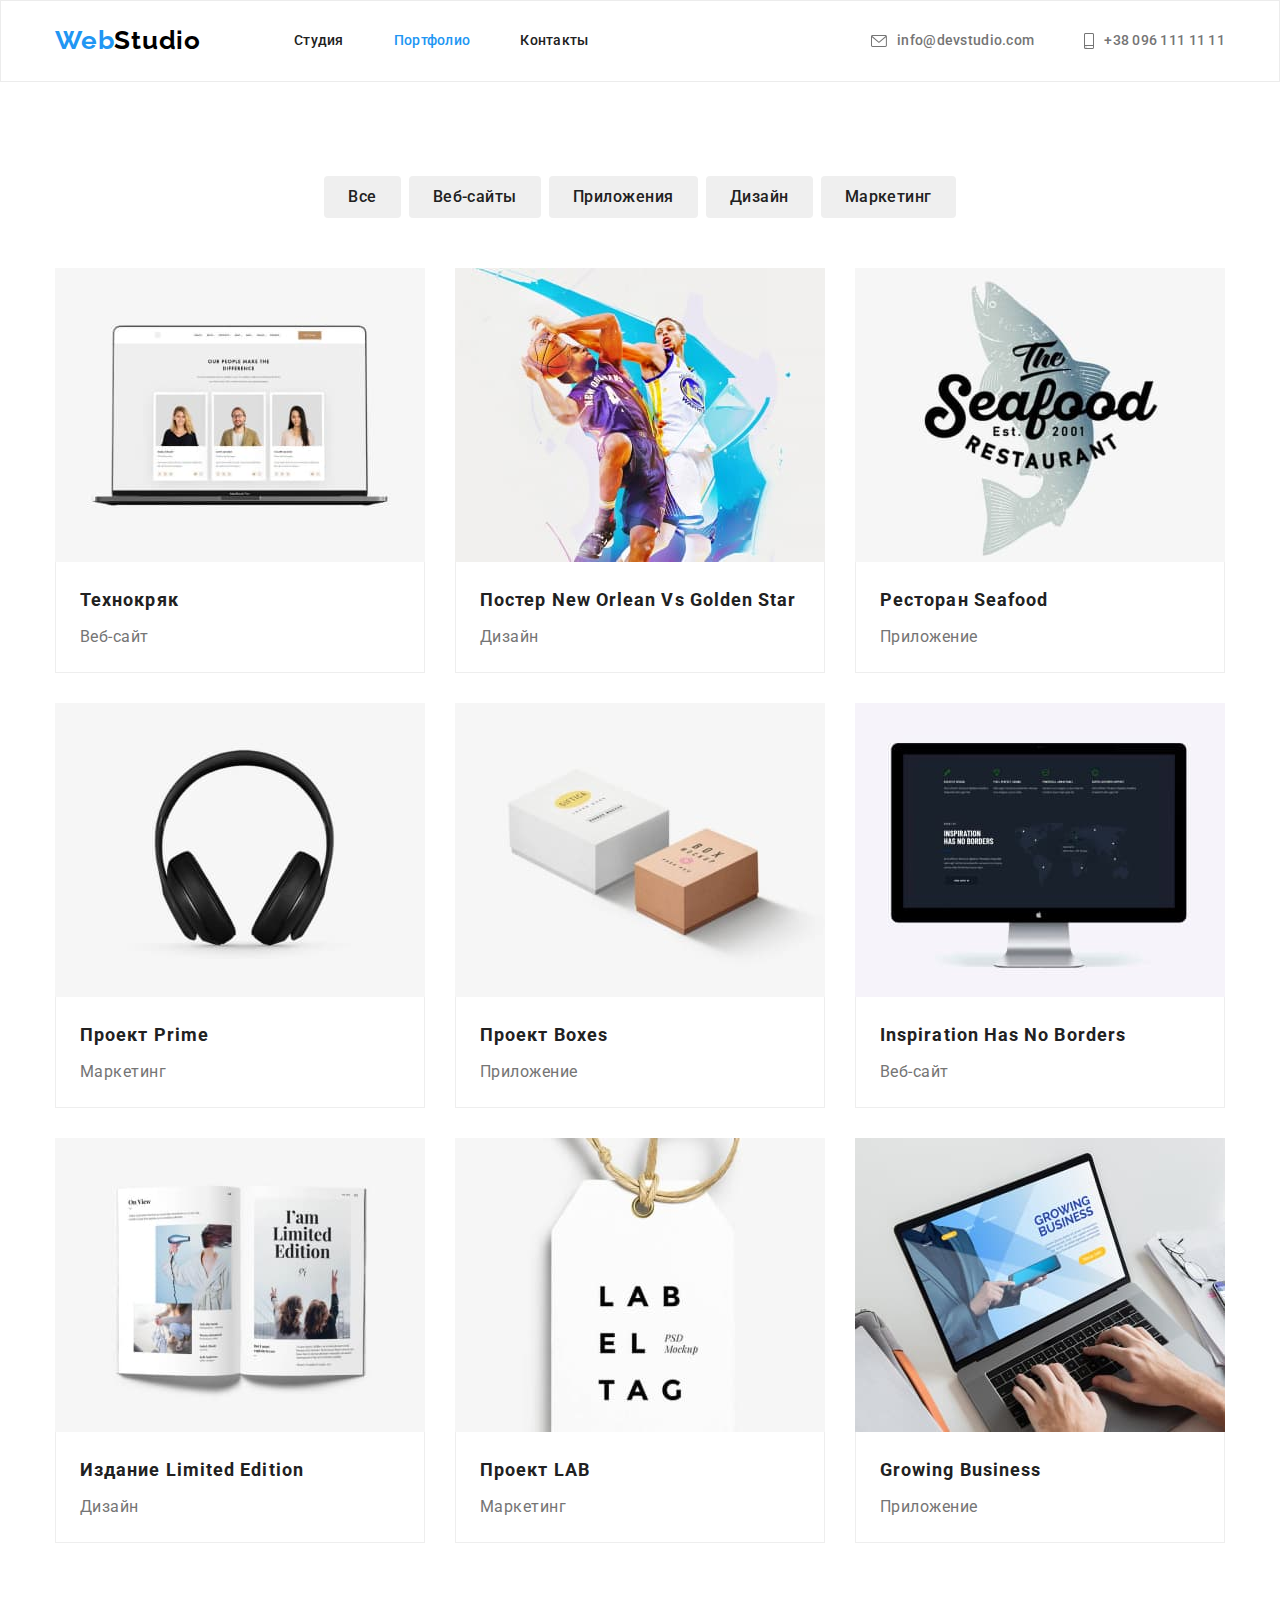
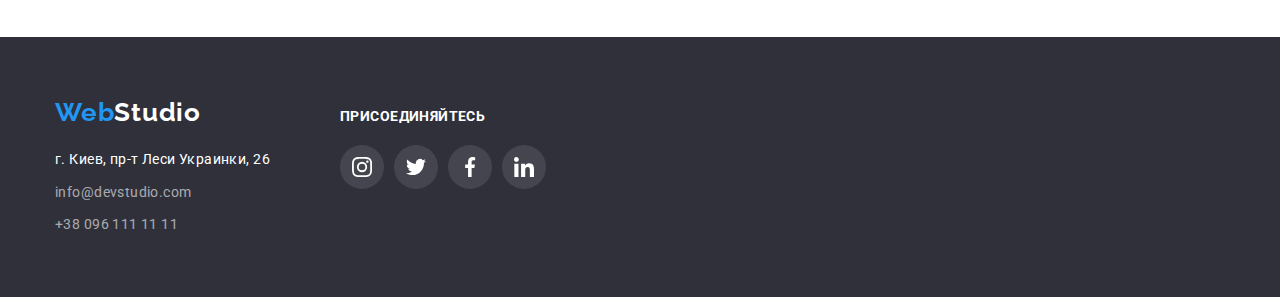
==== portfolio.html @ 82adc3e7 "Clone ДЗ-4" ====
<!DOCTYPE html>
<html lang="ru">
    <head>
        <meta charset="UTF-8">
        <meta http-equiv="X-UA-Compatible" content="IE=edge">
        <meta name="viewport" content="width=device-width, initial-scale=1.0">
        <title>Портфолио</title>
        <link rel="preconnect" href="https://fonts.googleapis.com">
        <link rel="preconnect" href="https://fonts.gstatic.com" crossorigin>
        <link href="https://fonts.googleapis.com/css2?family=Raleway:wght@700&family=Roboto:wght@400;500;700;900&display=swap"
            rel="stylesheet">
        <link rel="stylesheet" href="./css/modern-normalize.css">
        <link rel="stylesheet" href="./css/style.css">
    </head>

    <body>
        <header class="header">
            <div class="container main-nav">
                <nav class="navigation">
                    <a href="" lang="en" class="logo">Web<span class="logo-black">Studio</span></a>
                    <ul class="header-nav list">
                        <li class="item"><a href="./index.html" class="header-link">Студия</a></li>
                        <li class="item"><a href="" class="header-link current">Портфолио</a></li>
                        <li class="item"><a href="" class="header-link">Контакты</a></li>
                    </ul>
                </nav>
                <ul class="auth-nav list">
                    <li class="item"><a href="mailto:info@devstudio.com" class="auth-link">
                            <svg class="icon-header" width="16" height="12">
                                <use href="./images/icons/symbol-defs.svg#icon-envelope"></use>
                            </svg>
                            info@devstudio.com
                        </a></li>
                    <li class="item"><a href="tel:+380961111111" class="auth-link">
                            <svg class="icon-header" width="10" height="16">
                                <use href="./images/icons/symbol-defs.svg#icon-smartphone"></use>
                            </svg>
                            +38 096 111 11 11
                        </a></li>
                </ul>
            </div>
        </header>

        <main>
            <section class="projects section">
                <div class="container">
                    <h1 class="visually-hidden">Примеры проектов</h1>
                    <ul class="projects-list list">
                         <li class="project-btn-item"><button type="button" class="project-btn">Все</button></li>
                        <li class="project-btn-item"><button type="button" class="project-btn">Веб-сайты</button></li>
                        <li class="project-btn-item"><button type="button" class="project-btn">Приложения</button></li>
                        <li class="project-btn-item"><button type="button" class="project-btn">Дизайн</button></li>
                        <li class="project-btn-item"><button type="button" class="project-btn">Маркетинг</button></li>
                    </ul>
                    
                    
                    <ul class="second-project-list list">
                        <li class="second-project-item">
                            <a href="" class="project-link">
                                <img src="./images/projects/project1.jpg" alt="Сайт пример 1" width="370" height="294">
                                <div class="project-description">
                                    <h2 class="project-title">Технокряк</h2>
                                    <p class="project-text">Веб-сайт</p>
                                </div>
                            </a>
                        </li>
                        <li class="second-project-item">
                            <a href="" class="project-link">
                                <img src="./images/projects/project2.jpg" alt="Дизайна пример 1" width="370" height="294">
                                <div class="project-description">
                                    <h2 class="project-title">Постер New Orlean vs Golden Star</h2>
                                    <p class="project-text">Дизайн</p>
                                </div>
                            </a>
                        </li>
                        <li class="second-project-item">
                            <a href="" class="project-link">
                                <img src="./images/projects/project3.jpg" alt="Приложение пример 1" width="370" height="294">
                                <div class="project-description">
                                    <h2 class="project-title">Ресторан Seafood</h2>
                                    <p class="project-text">Приложение</p>
                                </div>
                            </a>
                        </li>
                        <li class="second-project-item">
                            <a href="" class="project-link">
                                <img src="./images/projects/project4.jpg" alt="Маркетинговый проект пример 1" width="370" height="294">
                                <div class="project-description">
                                    <h2 class="project-title">Проект Prime</h2>
                                    <p class="project-text">Маркетинг</p>
                                </div>
                            </a>
                        </li>
                        <li class="second-project-item">
                            <a href="" class="project-link">
                                <img src="./images/projects/project5.jpg" alt="Приложение пример 2" width="370" height="294">
                                <div class="project-description">
                                    <h2 class="project-title">Проект Boxes</h2>
                                    <p class="project-text">Приложение</p>
                                </div>
                            </a>
                        </li>
                        <li class="second-project-item">
                            <a href="" class="project-link">
                                <img src="./images/projects/project6.jpg" alt="Сайт пример 2" width="370" height="294">
                                <div class="project-description">
                                    <h2 class="project-title">Inspiration has no Borders</h2>
                                    <p class="project-text">Веб-сайт</p>
                                </div>
                            </a>
                        </li>
                        <li class="second-project-item">
                            <a href="" class="project-link">
                                <img src="./images/projects/project7.jpg" alt="Дизайна пример 2" width="370" height="294">
                                <div class="project-description">
                                    <h2 class="project-title">Издание Limited Edition</h2>
                                    <p class="project-text">Дизайн</p>
                                </div>
                            </a>
                        </li>
                        <li class="second-project-item">
                            <a href="" class="project-link">
                                <img src="./images/projects/project8.jpg" alt="Маркетинговый проект пример 2" width="370" height="294">
                                <div class="project-description">
                                    <h2 class="project-title">Проект LAB</h2>
                                    <p class="project-text">Маркетинг</p>
                                </div>
                            </a>
                        </li>
                        <li class="second-project-item">
                            <a href="" class="project-link">
                                <img src="./images/projects/project9.jpg" alt="Приложение пример 3" width="370" height="294">
                                <div class="project-description">
                                    <h2 class="project-title">Growing Business</h2>
                                    <p class="project-text">Приложение</p>
                                </div>
                            </a>
                        </li>
                    </ul>
                </div>
            </section>
        </main>

        <footer class="footer">
            <div class="container footer-main">
                <div class="footer-address">
                    <a href="" lang="en" class="logo">Web<span class="logo-white">Studio</span></a>
                    <address class="contacts">
                        <ul class="footer-list list">
                            <li class="footer-item"><a href="https://goo.gl/maps/sHDZmhukoqg1UG7x9" target="_blank"
                                    class="contacts-link-address">г. Киев, пр-т
                                    Леси Украинки, 26</a></li>
                            <li class="footer-item"><a href="mailto:info@devstudio.com"
                                    class="contacts-link">info@devstudio.com</a>
                            </li>
                            <li class="footer-item"><a href="tel:+380961111111" class="contacts-link">+38 096 111 11 11</a></li>
                        </ul>
                    </address>
                </div>
                <div class="footer-social">
                    <p class="footer-social-text">присоединяйтесь</p>
                    <ul class="footer-social-list list">
                        <li class="footer-social-item">
                            <a href="" class="footer-social-link">
                                <svg class="footer-social-icon" width="20" height="20">
                                    <use href="./images/icons/symbol-defs.svg#icon-instagram-white"></use>
                                </svg>
                            </a>
                        </li>
                        <li class="footer-social-item">
                            <a href="" class="footer-social-link">
                                <svg class="footer-social-icon" width="20" height="20">
                                    <use href="./images/icons/symbol-defs.svg#icon-twitter-white"></use>
                                </svg>
                            </a>
                        </li>
                        <li class="footer-social-item">
                            <a href="" class="footer-social-link">
                                <svg class="footer-social-icon" width="20" height="20">
                                    <use href="./images/icons/symbol-defs.svg#icon-facebook-white"></use>
                                </svg>
                            </a>
                        </li>
                        <li class="footer-social-item">
                            <a href="" class="footer-social-link">
                                <svg class="footer-social-icon" width="20" height="20">
                                    <use href="./images/icons/symbol-defs.svg#icon-linkedin-white"></use>
                                </svg>
                            </a>
                        </li>
                    </ul>
                </div>
            </div>
        </footer>
    </body>

</html>
---- css/style.css ----
:root {
  --first-title-color: #212121;
  --second-title-color: #ffffff;
  --first-text-color: #757575;
  --second-text-color: #ffffff;
  --accent-color: #2196f3;
  --first-bg-color: #ffffff;
  --second-bg-color: #2f303a;
  --accent-bg-color: #2196f3;
}

body {
  font-family: 'Roboto', sans-serif;
  color: var(--first-text-color);
  background-color: var(--first-bg-color);
}

.list {
  list-style: none;
}

a {
  text-decoration: none;
}

p,
h1,
h2,
h3,
h4,
h5,
h6 {
  margin: 0;
}

ul {
  margin: 0;
  padding: 0;
}

img {
  display: block;
  min-width: 100%;
}

.visually-hidden {
  position: absolute;
  white-space: nowrap;
  width: 1px;
  height: 1px;
  overflow: hidden;
  border: 0;
  padding: 0;
  clip: rect(0 0 0 0);
  clip-path: inset(50%);
  margin: -1px;
}

.header-link.current {
  color: var(--accent-color);
}

.container {
  width: 1200px;
  padding-left: 15px;
  padding-right: 15px;
  margin: 0 auto;
}

.section {
  padding-top: 94px;
  padding-bottom: 94px;
}

.title {
  font-weight: 700;
  font-size: 36px;
  line-height: 1.16;
  text-align: center;
  letter-spacing: 0.03em;
  color: var(--first-title-color);
}

/* --------HEADER--------- */

.header {
  border: 1px solid #ececec;

  font-weight: 500;
  font-size: 14px;
  line-height: 1.14;
  letter-spacing: 0.02em;
}

.main-nav {
  display: flex;
  align-items: center;
}

.navigation {
  display: flex;
  align-items: center;
}

.logo {
  font-family: Raleway;
  font-weight: 700;
  font-size: 26px;
  line-height: 1.19;
  letter-spacing: 0.03em;
  color: var(--accent-color);
}

.header .logo {
  padding-top: 24px;
  padding-bottom: 25px;
  margin-right: 93px;
}

.logo-black {
  color: #000;
}

.header-nav,
.auth-nav {
  display: flex;
  justify-content: center;
  align-items: center;
  margin-left: auto;
}

.header-nav .item:not(:first-child),
.auth-nav .item:not(:first-child) {
  margin-left: 50px;
}

.header-link {
  display: block;
  padding-top: 32px;
  padding-bottom: 32px;

  color: var(--first-title-color);
}

.header-link:hover,
.header-link:focus {
  color: var(--accent-color);
}

.auth-link {
  color: var(--first-text-color);
  display: flex;
  justify-content: center;
  align-items: center;
  padding-top: 32px;
  padding-bottom: 32px;
}

.auth-link:hover,
.auth-link:focus {
  color: var(--accent-color);
}

.icon-header {
  fill: currentColor;
  margin-right: 10px;
}

/* --------HERO--------- */

.hero {
  max-width: 1600px;
  height: 600px;
  margin: 0 auto;
  background-image: linear-gradient(rgba(47, 48, 58, 0.4), rgba(47, 48, 58, 0.4)),
    url(../images/hero-img.jpg);
  background-repeat: no-repeat;
  background-position: center;
  background-size: cover;

  text-align: center;
  padding-top: 200px;
  padding-bottom: 200px;
}

.hero-title {
  width: 696px;
  margin-left: auto;
  margin-right: auto;
  margin-bottom: 30px;

  font-weight: 900;
  font-size: 44px;
  line-height: 1.36;
  text-align: center;
  letter-spacing: 0.06em;
  text-transform: uppercase;
  color: var(--second-title-color);
}

.hero-btn {
  padding: 6px 22px;
  border: 1px solid #000000;
  box-sizing: border-box;
  box-shadow: 0px 4px 4px rgba(0, 0, 0, 0.15);
  border-radius: 4px;

  font-weight: 700;
  font-size: 16px;
  line-height: 1.87;
  align-items: center;
  text-align: center;
  letter-spacing: 0.06em;
  color: var(--second-title-color);
  background-color: var(--accent-bg-color);
}

.hero-btn:hover,
.hero-btn:focus {
  border-color: #188ce8;
}

/* -------FEATURES------- */

.features-list {
  display: flex;
}

.features-item {
  width: 270px;
}

.features-item:not(:first-child) {
  margin-left: 30px;
}

.features-item {
  display: block;
}

.features-item-icons {
  display: flex;
  justify-content: center;
  align-items: center;
  margin-bottom: 30px;
  height: 120px;
  background-color: #f5f4fa;
  border-radius: 4px;
}

.features-item-icons {
  color: currentColor;
}

.features-title {
  margin-bottom: 10px;

  font-weight: 700;
  font-size: 14px;
  line-height: 1.14;
  letter-spacing: 0.03em;
  text-transform: uppercase;
  color: var(--first-title-color);
}

.features-text {
  font-size: 14px;
  line-height: 1.71;
  letter-spacing: 0.03em;
  color: var(--first-text-color);
}

/* --------SERVICES--------- */

.services {
  padding-top: 0;
}

.services-title {
  margin-bottom: 50px;
}

.services-list {
  display: flex;
  flex-wrap: wrap;
  margin-left: -30px;
  margin-bottom: -30px;
}

.services-item {
  width: calc(100% / 3 - 30px);
  height: auto;
  margin-left: 30px;
  margin-bottom: 30px;
}

/* --------TEAM--------- */

.team {
  background-color: #f5f4fa;
}

.team-list {
  display: flex;
  flex-wrap: wrap;
  margin-left: -30px;
  margin-bottom: -30px;
}

.team-item {
  width: calc(100% / 4 - 30px);
  margin-left: 30px;
  margin-bottom: 30px;
}

.team-title {
  margin-bottom: 50px;
}

.team-member-title {
  margin-bottom: 10px;

  font-weight: 500;
  font-size: 16px;
  line-height: 1.18;
  text-align: center;
  letter-spacing: 0.03em;
  color: var(--first-title-color);
}

.team-member {
  padding-top: 30px;
  padding-bottom: 30px;

  background-color: var(--first-bg-color);
  box-shadow: 0px 1px 3px rgba(0, 0, 0, 0.12), 0px 1px 1px rgba(0, 0, 0, 0.14),
    0px 2px 1px rgba(0, 0, 0, 0.2);
  border-radius: 0px 0px 4px 4px;
}

.team-text {
  font-size: 16px;
  line-height: 1.18;
  text-align: center;
  letter-spacing: 0.03em;
  color: var(--first-text-color);
  margin-bottom: 16px;
}

.team-social-list {
  display: flex;
  justify-content: center;
  align-items: center;
}

.team-social-link {
  display: flex;
  justify-content: center;
  align-items: center;
  width: 44px;
  height: 44px;
  border-radius: 50%;
  color: #afb1b8;
}

.team-social-icon {
  fill: currentColor;
}

.team-social-link:hover,
.team-social-link:focus {
  background-color: var(--accent-bg-color);
  color: var(--second-text-color);
}

.team-social-item:not(:first-child) {
  margin-left: 10px;
}

/* --------CLIENT--------- */

.clients-list {
  display: flex;
  flex-wrap: wrap;
  margin-left: -30px;
  margin-bottom: -30px;
}

.clients-item {
  width: calc(100% / 6 - 30px);
  margin-left: 30px;
  margin-bottom: 30px;
}

.clients-title {
  margin-bottom: 50px;
}

.clients-item-link {
  display: flex;
  justify-content: center;
  align-items: center;
  background-color: #fff;
  border: 1px solid #afb1b8;
  border-radius: 4px;
  color: #afb1b8;

  min-width: 170px;
  height: 92px;
}

.clients-item-link:focus,
.clients-item-link:hover {
  color: var(--accent-color);
  border: 1px solid var(--accent-color);
}

.clients-item-icon {
  fill: currentColor;
}

/* --------PROJECT--------- */

.projects-list {
  display: flex;
  justify-content: center;
  margin-bottom: 50px;
}

.project-btn-item:not(:first-child) {
  margin-left: 8px;
}

.project-btn {
  border-radius: 4px;
  padding: 6px 22px;
  border-color: transparent;

  font-weight: 500;
  font-size: 16px;
  line-height: 1.62;
  text-align: center;
  letter-spacing: 0.03em;
  color: var(--first-title-color);
}

.project-btn:hover,
.project-btn:focus {
  color: var(--second-text-color);
  background-color: var(--accent-bg-color);
  cursor: pointer;
  box-shadow: 0px 3px 1px rgba(0, 0, 0, 0.1), 0px 1px 2px rgba(0, 0, 0, 0.08),
    0px 2px 2px rgba(0, 0, 0, 0.12);
  border-radius: 4px;
}

.second-project-list {
  display: flex;
  flex-wrap: wrap;
  margin-left: -30px;
  margin-bottom: -30px;
}

.second-project-item {
  width: calc(100% / 3 - 30px);
  margin-left: 30px;
  margin-bottom: 30px;
}

.project-link {
  display: block;
}

.project-link:focus,
.project-link:hover {
  box-shadow: 0px 1px 1px rgba(0, 0, 0, 0.12), 0px 4px 4px rgba(0, 0, 0, 0.06),
    1px 4px 6px rgba(0, 0, 0, 0.16);
}

.project-description {
  padding: 20px 24px;

  border-left: 1px solid #eeeeee;
  border-right: 1px solid #eeeeee;
  border-bottom: 1px solid #eeeeee;
}

.project-title {
  margin-bottom: 4px;

  font-weight: 700;
  font-size: 18px;
  line-height: 2;
  letter-spacing: 0.06em;
  text-transform: capitalize;
  color: var(--first-title-color);
}

.project-text {
  font-size: 16px;
  line-height: 1.87;
  letter-spacing: 0.03em;
  color: var(--first-text-color);
}

/* --------FOOTER--------- */

.footer {
  padding-top: 60px;
  padding-bottom: 60px;
  background-color: var(--second-bg-color);
}

.footer-main {
  display: flex;
  align-items: baseline;
}

.footer .logo {
  display: block;
  margin-bottom: 20px;
}

.logo-white {
  color: #fff;
}

.footer-item:not(:first-child) {
  margin-top: 9px;
}

.contacts-link-address {
  font-style: normal;
  font-size: 14px;
  line-height: 1.71;
  letter-spacing: 0.03em;
  color: var(--second-text-color);
}

.contacts-link {
  font-style: normal;
  font-size: 14px;
  line-height: 1.71;
  letter-spacing: 0.03em;
  color: rgba(255, 255, 255, 0.6);
}

.footer-social {
  margin-left: 70px;
}

.footer-social-text {
  font-weight: 700;
  font-size: 14px;
  line-height: 1.14;
  letter-spacing: 0.03em;
  text-transform: uppercase;
  color: var(--second-text-color);

  margin-bottom: 20px;
}

.footer-social-list {
  display: flex;
  justify-content: center;
  align-items: center;
}

.footer-social-link {
  display: flex;
  justify-content: center;
  align-items: center;
  width: 44px;
  height: 44px;
  border-radius: 50%;
  background: rgba(255, 255, 255, 0.1);
  color: var(--second-text-color);
}

.footer-social-link:hover,
.footer-social-link:focus {
  background-color: var(--accent-bg-color);
}

.footer-social-item:not(:first-child) {
  margin-left: 10px;
}

.footer-social-icon {
  fill: currentColor;
}
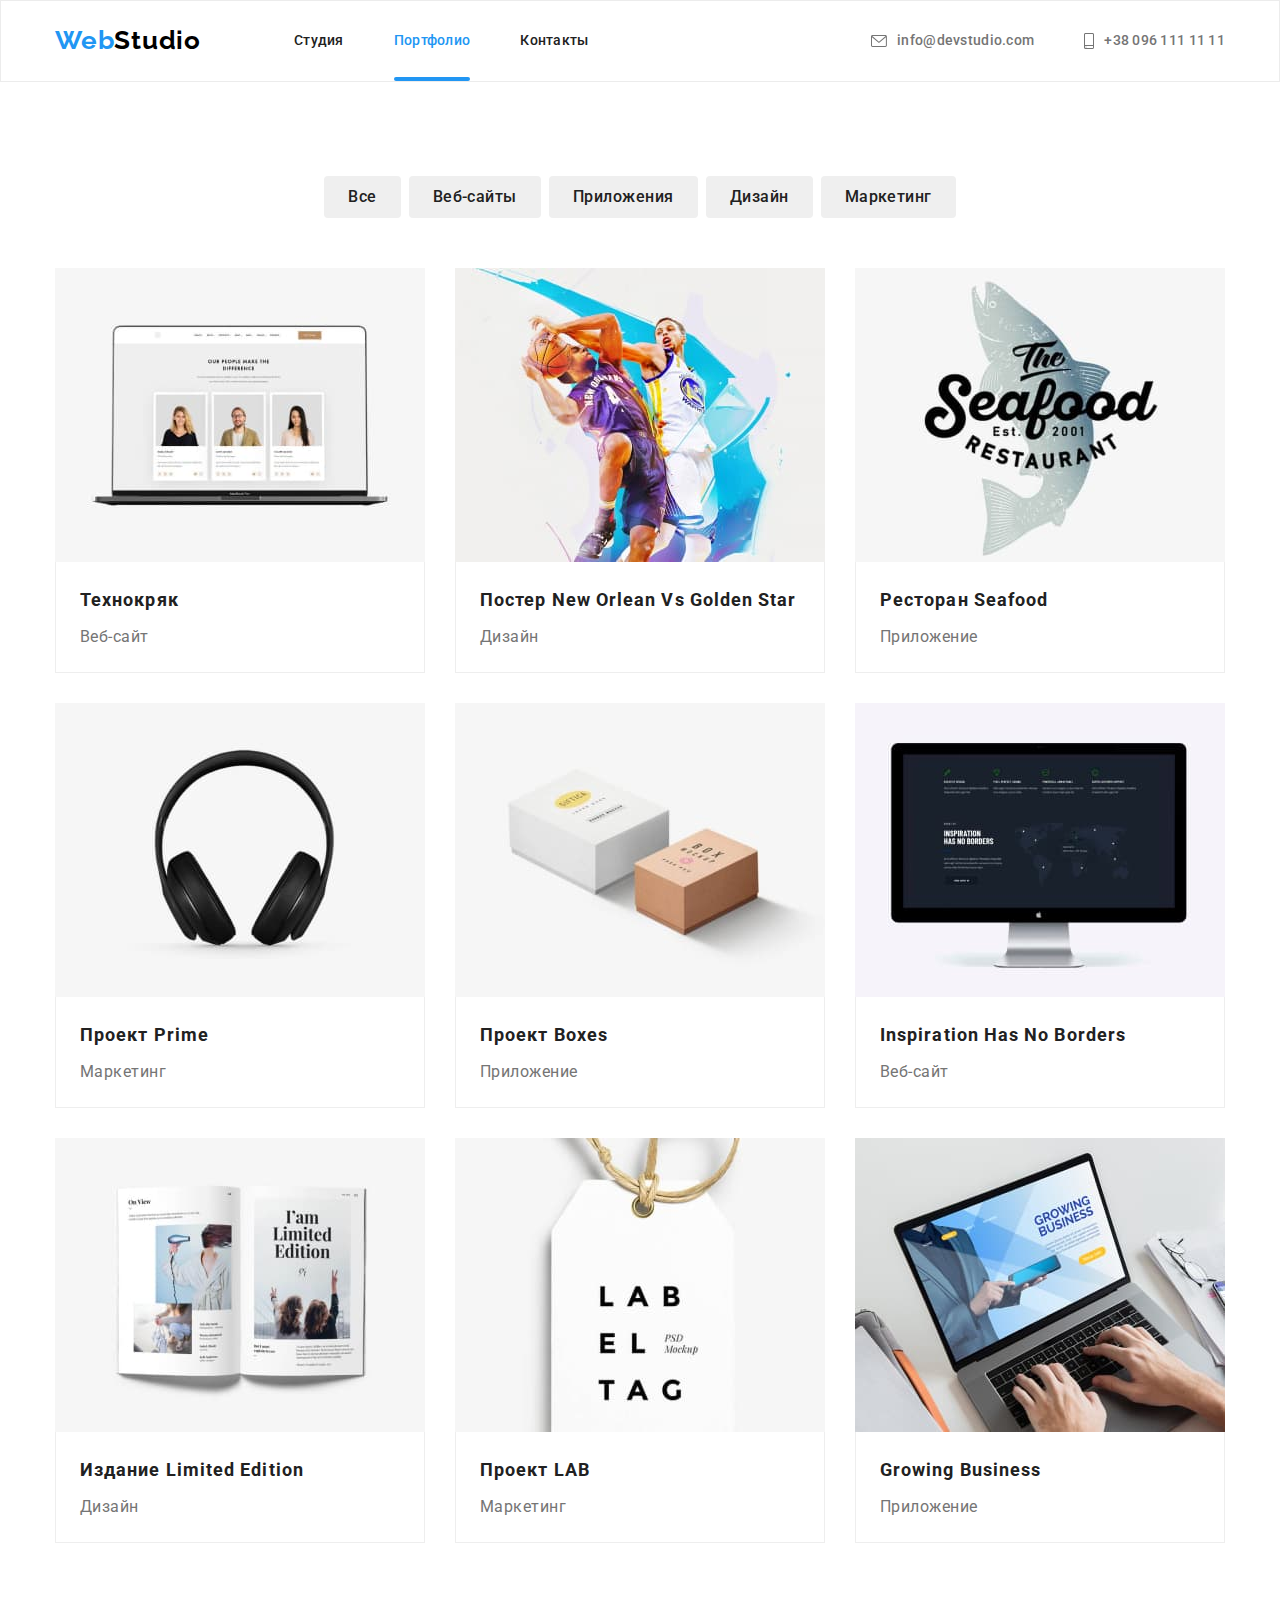
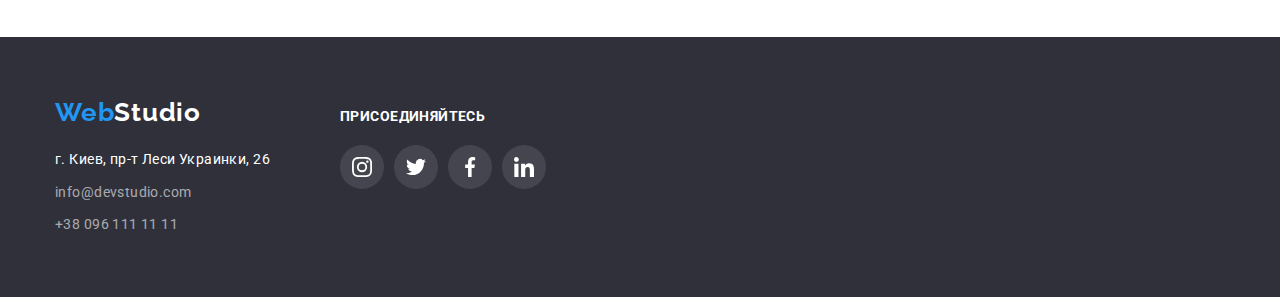
==== commit c7fbd86e: "header & services" ====
--- a/portfolio.html
+++ b/portfolio.html
@@ -19,19 +19,19 @@
                 <nav class="navigation">
                     <a href="" lang="en" class="logo">Web<span class="logo-black">Studio</span></a>
                     <ul class="header-nav list">
-                        <li class="item"><a href="./index.html" class="header-link">Студия</a></li>
-                        <li class="item"><a href="" class="header-link current">Портфолио</a></li>
-                        <li class="item"><a href="" class="header-link">Контакты</a></li>
+                        <li class="header-nav-item"><a href="./index.html" class="header-link">Студия</a></li>
+                        <li class="header-nav-item"><a href="" class="header-link current">Портфолио</a></li>
+                        <li class="header-nav-item"><a href="" class="header-link">Контакты</a></li>
                     </ul>
                 </nav>
                 <ul class="auth-nav list">
-                    <li class="item"><a href="mailto:info@devstudio.com" class="auth-link">
+                    <li class="auth-nav-item"><a href="mailto:info@devstudio.com" class="auth-link">
                             <svg class="icon-header" width="16" height="12">
                                 <use href="./images/icons/symbol-defs.svg#icon-envelope"></use>
                             </svg>
                             info@devstudio.com
                         </a></li>
-                    <li class="item"><a href="tel:+380961111111" class="auth-link">
+                    <li class="auth-nav-item"><a href="tel:+380961111111" class="auth-link">
                             <svg class="icon-header" width="10" height="16">
                                 <use href="./images/icons/symbol-defs.svg#icon-smartphone"></use>
                             </svg>
--- a/css/style.css
+++ b/css/style.css
@@ -56,10 +56,6 @@
   margin: -1px;
 }
 
-.header-link.current {
-  color: var(--accent-color);
-}
-
 .container {
   width: 1200px;
   padding-left: 15px;
@@ -129,8 +125,12 @@
   margin-left: auto;
 }
 
-.header-nav .item:not(:first-child),
-.auth-nav .item:not(:first-child) {
+.header-nav-item {
+  position: relative;
+}
+
+.header-nav-item:not(:first-child),
+.auth-nav-item:not(:first-child) {
   margin-left: 50px;
 }
 
@@ -145,6 +145,23 @@
 .header-link:hover,
 .header-link:focus {
   color: var(--accent-color);
+}
+
+.header-link.current {
+  color: var(--accent-color);
+}
+
+.header-link.current::after {
+  content: '';
+  width: 100%;
+  height: 4px;
+  display: block;
+
+  background: var(--accent-bg-color);
+  border-radius: 2px;
+
+  position: absolute;
+  bottom: 0;
 }
 
 .auth-link {
@@ -294,6 +311,31 @@
   margin-bottom: 30px;
 }
 
+.services-item-img {
+  position: relative;
+}
+
+.services-item-title {
+  font-weight: 700;
+  font-size: 14px;
+  line-height: 1.14;
+  text-align: center;
+  letter-spacing: 0.03em;
+  text-transform: uppercase;
+
+  color: var(--second-title-color);
+  background: rgba(47, 48, 58, 0.8);
+  height: 70px;
+  width: 100%;
+  display: flex;
+  justify-content: center;
+  align-items: center;
+
+  position: absolute;
+  bottom: 0;
+  left: 0;
+}
+
 /* --------TEAM--------- */
 
 .team {
